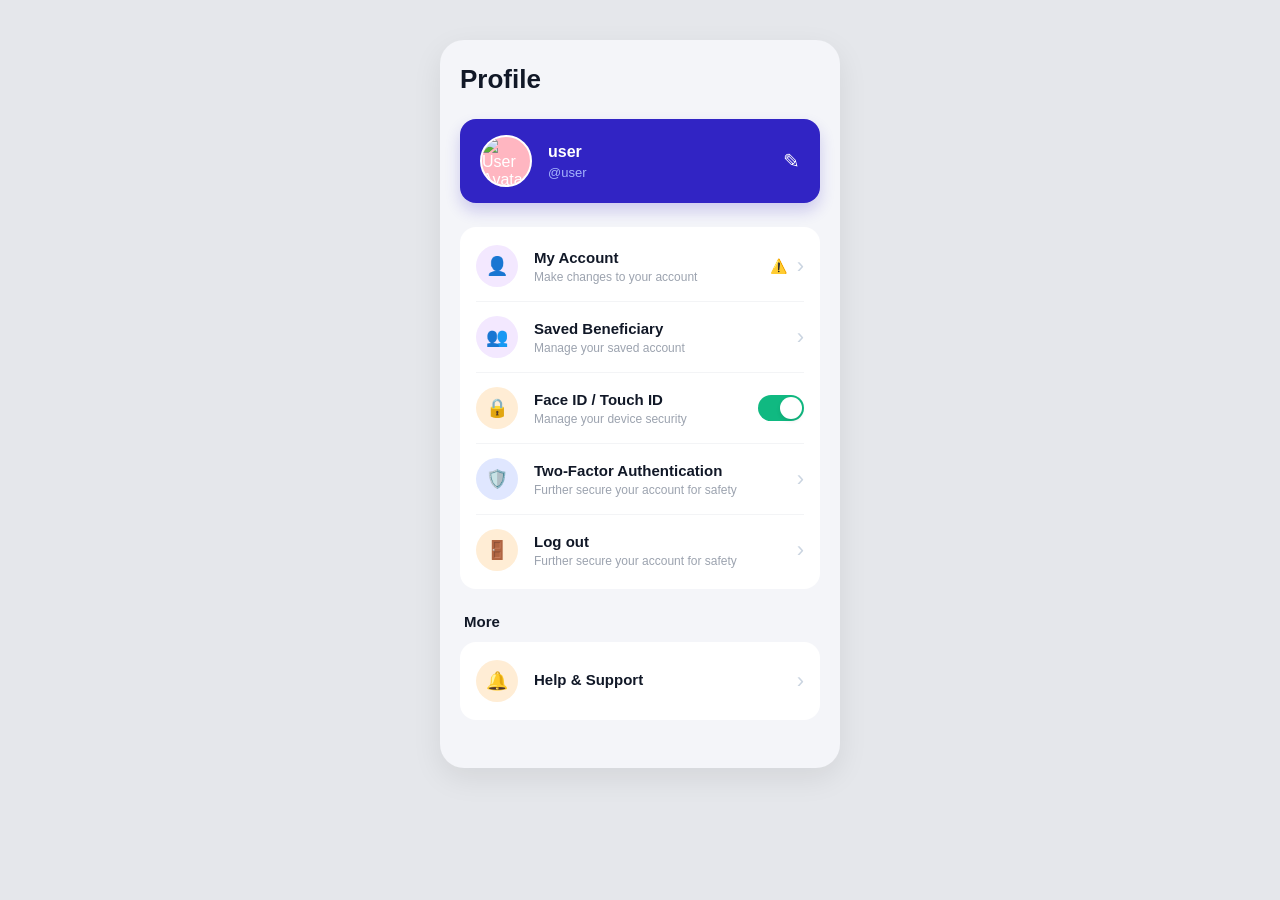
==== profile-card-project/profile-card-project/index.html @ 872286f5 "Add files via upload" ====
<!DOCTYPE html>
<html lang="en">
<head>
  <meta charset="UTF-8">
  <meta name="viewport" content="width=device-width, initial-scale=1.0">
  <title>Profile UI</title>
  <link rel="stylesheet" href="style.css">
</head>
<body>

  <main class="app-container">
    <h1 class="page-title">Profile</h1>

    <section class="profile-card">
      <div class="avatar">
        <img src="https://api.dicebear.com/7.x/avataaars/svg?seed=Mia&backgroundColor=ffdfbf" alt="User Avatar">
      </div>
      <div class="user-info">
        <h2>user</h2>
        <p>@user</p>
      </div>
      <div class="edit-icon">✎</div>
    </section>

    <section class="menu-card">
      
      <div class="menu-item">
        <div class="icon-wrapper icon-purple">👤</div>
        <div class="item-text">
          <h3>My Account</h3>
          <p>Make changes to your account</p>
        </div>
        <div class="item-right">
          <span class="warning-icon">⚠️</span>
          <span class="arrow">›</span>
        </div>
      </div>

      <div class="menu-item">
        <div class="icon-wrapper icon-purple">👥</div>
        <div class="item-text">
          <h3>Saved Beneficiary</h3>
          <p>Manage your saved account</p>
        </div>
        <div class="item-right">
          <span class="arrow">›</span>
        </div>
      </div>

      <div class="menu-item">
        <div class="icon-wrapper icon-orange">🔒</div>
        <div class="item-text">
          <h3>Face ID / Touch ID</h3>
          <p>Manage your device security</p>
        </div>
        <div class="item-right">
          <div class="toggle-switch"></div>
        </div>
      </div>

      <div class="menu-item">
        <div class="icon-wrapper icon-blue">🛡️</div>
        <div class="item-text">
          <h3>Two-Factor Authentication</h3>
          <p>Further secure your account for safety</p>
        </div>
        <div class="item-right">
          <span class="arrow">›</span>
        </div>
      </div>

      <div class="menu-item">
        <div class="icon-wrapper icon-orange">🚪</div>
        <div class="item-text">
          <h3>Log out</h3>
          <p>Further secure your account for safety</p>
        </div>
        <div class="item-right">
          <span class="arrow">›</span>
        </div>
      </div>

    </section>

    <h2 class="section-title">More</h2>
    <section class="menu-card">
      <div class="menu-item">
        <div class="icon-wrapper icon-orange">🔔</div>
        <div class="item-text">
          <h3>Help & Support</h3>
        </div>
        <div class="item-right">
          <span class="arrow">›</span>
        </div>
      </div>
    </section>

  </main>

</body>
</html>
---- profile-card-project/profile-card-project/style.css ----
/* Базові налаштування та змінні */
:root {
  --bg-main: #f4f5f9;       /* Світло-сірий фон додатку */
  --card-bg: #ffffff;       /* Білий фон для списків */
  --primary: #3124c4;       /* Синьо-фіолетовий колір картки */
  --text-dark: #111827;     /* Темний текст заголовків */
  --text-muted: #9ca3af;    /* Сірий текст описів */
  --border: #f3f4f6;        /* Колір ліній між пунктами меню */
}

* {
  box-sizing: border-box;
  margin: 0;
  padding: 0;
  font-family: 'Segoe UI', Roboto, Helvetica, Arial, sans-serif;
}

body {
  background-color: #e5e7eb; /* Фон екрану комп'ютера */
  display: flex;
  justify-content: center;
  padding: 40px 20px;
}

/* Контейнер додатку (імітація екрану) */
.app-container {
  width: 100%;
  max-width: 400px;
  background-color: var(--bg-main);
  border-radius: 24px;
  padding: 24px 20px;
  box-shadow: 0 10px 30px rgba(0, 0, 0, 0.08);
}

.page-title {
  font-size: 26px;
  font-weight: 800;
  color: var(--text-dark);
  margin-bottom: 24px;
}

/* Синя картка профілю */
.profile-card {
  background-color: var(--primary);
  border-radius: 16px;
  padding: 16px 20px;
  display: flex;
  align-items: center;
  color: white;
  margin-bottom: 24px;
  box-shadow: 0 8px 15px rgba(49, 36, 196, 0.2);
}

.avatar {
  width: 52px;
  height: 52px;
  background-color: #ffb6c1;
  border-radius: 50%;
  margin-right: 16px;
  border: 2px solid white;
  overflow: hidden;
}

.avatar img {
  width: 100%;
  height: 100%;
  object-fit: cover;
}

.user-info {
  flex-grow: 1;
}

.user-info h2 {
  font-size: 16px;
  font-weight: 600;
  margin-bottom: 4px;
}

.user-info p {
  font-size: 13px;
  color: #a5b4fc;
}

.edit-icon {
  font-size: 20px;
  color: white;
  cursor: pointer;
}

/* Картка з меню */
.menu-card {
  background-color: var(--card-bg);
  border-radius: 16px;
  padding: 4px 16px;
  margin-bottom: 24px;
}

.menu-item {
  display: flex;
  align-items: center;
  padding: 14px 0;
  border-bottom: 1px solid var(--border);
  cursor: pointer;
}

.menu-item:last-child {
  border-bottom: none;
}

/* Іконки в колах */
.icon-wrapper {
  width: 42px;
  height: 42px;
  border-radius: 50%;
  display: flex;
  justify-content: center;
  align-items: center;
  margin-right: 16px;
  font-size: 18px;
}

.icon-purple { background-color: #f3e8ff; color: #7e22ce; }
.icon-orange { background-color: #ffedd5; color: #ea580c; }
.icon-blue   { background-color: #e0e7ff; color: #2563eb; }

/* Текст меню */
.item-text {
  flex-grow: 1;
}

.item-text h3 {
  font-size: 15px;
  font-weight: 600;
  color: var(--text-dark);
  margin-bottom: 4px;
}

.item-text p {
  font-size: 12px;
  color: var(--text-muted);
}

/* Права частина меню (Стрілки, попередження, перемикач) */
.item-right {
  display: flex;
  align-items: center;
  gap: 10px;
}

.arrow {
  color: #cbd5e1;
  font-size: 22px;
  font-weight: 300;
}

.warning-icon {
  color: #f59e0b;
  font-size: 14px;
}

/* Статичний зелений перемикач (Toggle) */
.toggle-switch {
  width: 46px;
  height: 26px;
  background-color: #10b981;
  border-radius: 14px;
  position: relative;
}

.toggle-switch::after {
  content: '';
  position: absolute;
  width: 22px;
  height: 22px;
  background-color: white;
  border-radius: 50%;
  top: 2px;
  right: 2px;
  box-shadow: 0 2px 4px rgba(0,0,0,0.1);
}

/* Заголовок додаткової секції */
.section-title {
  font-size: 15px;
  font-weight: 700;
  color: var(--text-dark);
  margin-bottom: 12px;
  padding-left: 4px;
}
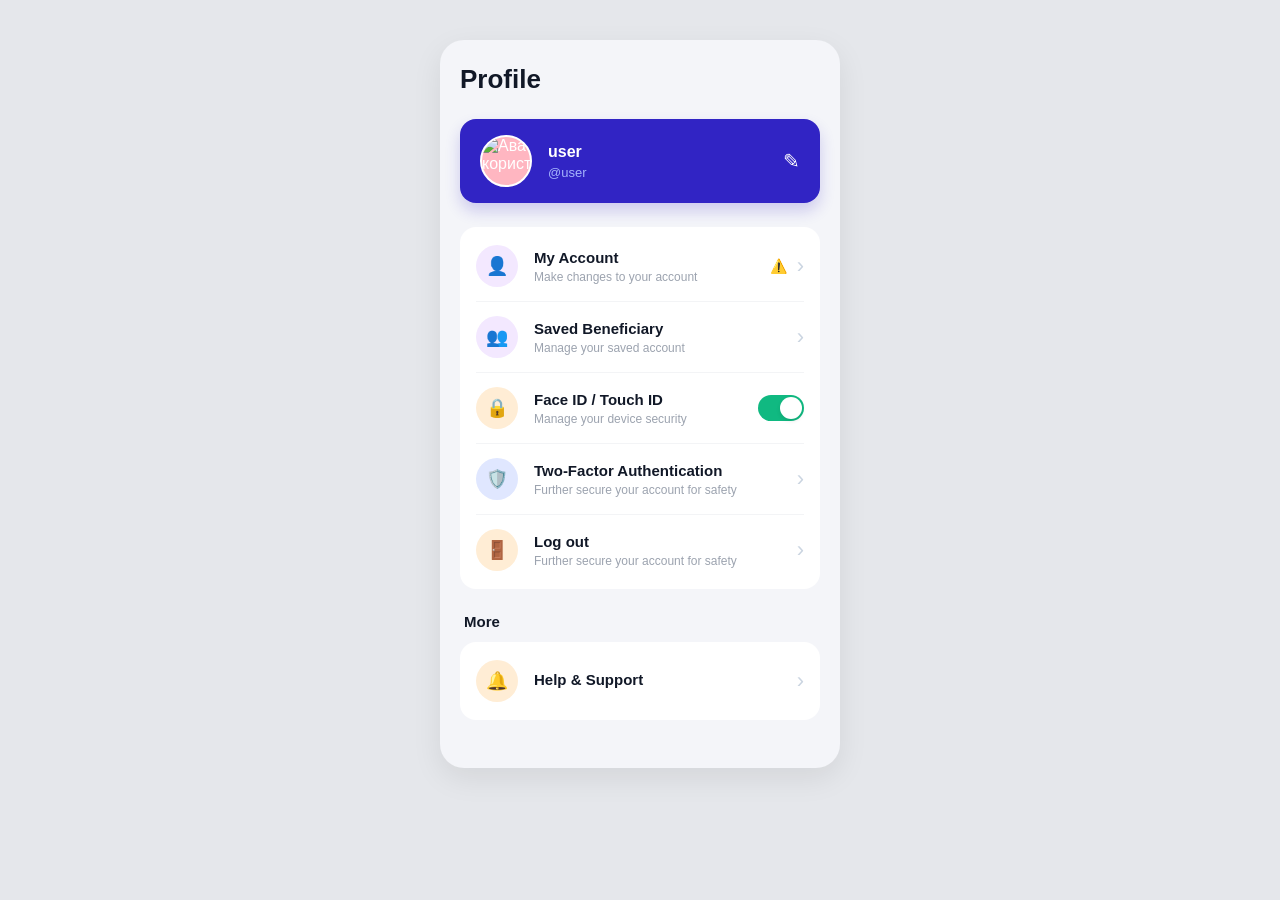
==== commit fc783b01: "Update index.html" ====
--- a/profile-card-project/profile-card-project/index.html
+++ b/profile-card-project/profile-card-project/index.html
@@ -1,5 +1,5 @@
 <!DOCTYPE html>
-<html lang="en">
+<html lang="uk">
 <head>
   <meta charset="UTF-8">
   <meta name="viewport" content="width=device-width, initial-scale=1.0">
@@ -13,78 +13,78 @@
 
     <section class="profile-card">
       <div class="avatar">
-        <img src="https://api.dicebear.com/7.x/avataaars/svg?seed=Mia&backgroundColor=ffdfbf" alt="User Avatar">
+        <img src="https://api.dicebear.com/7.x/avataaars/svg?seed=Mia&backgroundColor=ffdfbf" alt="Аватар користувача">
       </div>
       <div class="user-info">
         <h2>user</h2>
         <p>@user</p>
       </div>
-      <div class="edit-icon">✎</div>
+      <div class="edit-icon" aria-label="Редагувати">✎</div>
     </section>
 
     <section class="menu-card">
-      
-      <div class="menu-item">
-        <div class="icon-wrapper icon-purple">👤</div>
-        <div class="item-text">
-          <h3>My Account</h3>
-          <p>Make changes to your account</p>
-        </div>
-        <div class="item-right">
-          <span class="warning-icon">⚠️</span>
-          <span class="arrow">›</span>
-        </div>
-      </div>
+      <ul style="list-style: none; padding: 0;">
+        <li class="menu-item">
+          <div class="icon-wrapper icon-purple">👤</div>
+          <div class="item-text">
+            <h3>My Account</h3>
+            <p>Make changes to your account</p>
+          </div>
+          <div class="item-right">
+            <span class="warning-icon">⚠️</span>
+            <span class="arrow">›</span>
+          </div>
+        </li>
 
-      <div class="menu-item">
-        <div class="icon-wrapper icon-purple">👥</div>
-        <div class="item-text">
-          <h3>Saved Beneficiary</h3>
-          <p>Manage your saved account</p>
-        </div>
-        <div class="item-right">
-          <span class="arrow">›</span>
-        </div>
-      </div>
+        <li class="menu-item">
+          <div class="icon-wrapper icon-purple">👥</div>
+          <div class="item-text">
+            <h3>Saved Beneficiary</h3>
+            <p>Manage your saved account</p>
+          </div>
+          <div class="item-right">
+            <span class="arrow">›</span>
+          </div>
+        </li>
 
-      <div class="menu-item">
-        <div class="icon-wrapper icon-orange">🔒</div>
-        <div class="item-text">
-          <h3>Face ID / Touch ID</h3>
-          <p>Manage your device security</p>
-        </div>
-        <div class="item-right">
-          <div class="toggle-switch"></div>
-        </div>
-      </div>
+        <li class="menu-item">
+          <div class="icon-wrapper icon-orange">🔒</div>
+          <div class="item-text">
+            <h3>Face ID / Touch ID</h3>
+            <p>Manage your device security</p>
+          </div>
+          <div class="item-right">
+            <div class="toggle-switch"></div>
+          </div>
+        </li>
 
-      <div class="menu-item">
-        <div class="icon-wrapper icon-blue">🛡️</div>
-        <div class="item-text">
-          <h3>Two-Factor Authentication</h3>
-          <p>Further secure your account for safety</p>
-        </div>
-        <div class="item-right">
-          <span class="arrow">›</span>
-        </div>
-      </div>
+        <li class="menu-item">
+          <div class="icon-wrapper icon-blue">🛡️</div>
+          <div class="item-text">
+            <h3>Two-Factor Authentication</h3>
+            <p>Further secure your account for safety</p>
+          </div>
+          <div class="item-right">
+            <span class="arrow">›</span>
+          </div>
+        </li>
 
-      <div class="menu-item">
-        <div class="icon-wrapper icon-orange">🚪</div>
-        <div class="item-text">
-          <h3>Log out</h3>
-          <p>Further secure your account for safety</p>
-        </div>
-        <div class="item-right">
-          <span class="arrow">›</span>
-        </div>
-      </div>
-
+        <li class="menu-item" style="border-bottom: none;">
+          <div class="icon-wrapper icon-orange">🚪</div>
+          <div class="item-text">
+            <h3>Log out</h3>
+            <p>Further secure your account for safety</p>
+          </div>
+          <div class="item-right">
+            <span class="arrow">›</span>
+          </div>
+        </li>
+      </ul>
     </section>
 
     <h2 class="section-title">More</h2>
     <section class="menu-card">
-      <div class="menu-item">
+      <div class="menu-item" style="border-bottom: none;">
         <div class="icon-wrapper icon-orange">🔔</div>
         <div class="item-text">
           <h3>Help & Support</h3>
@@ -94,8 +94,7 @@
         </div>
       </div>
     </section>
-
   </main>
 
 </body>
-</html>+</html>
--- a/profile-card-project/profile-card-project/style.css
+++ b/profile-card-project/profile-card-project/style.css
@@ -187,4 +187,4 @@
   color: var(--text-dark);
   margin-bottom: 12px;
   padding-left: 4px;
-}+}
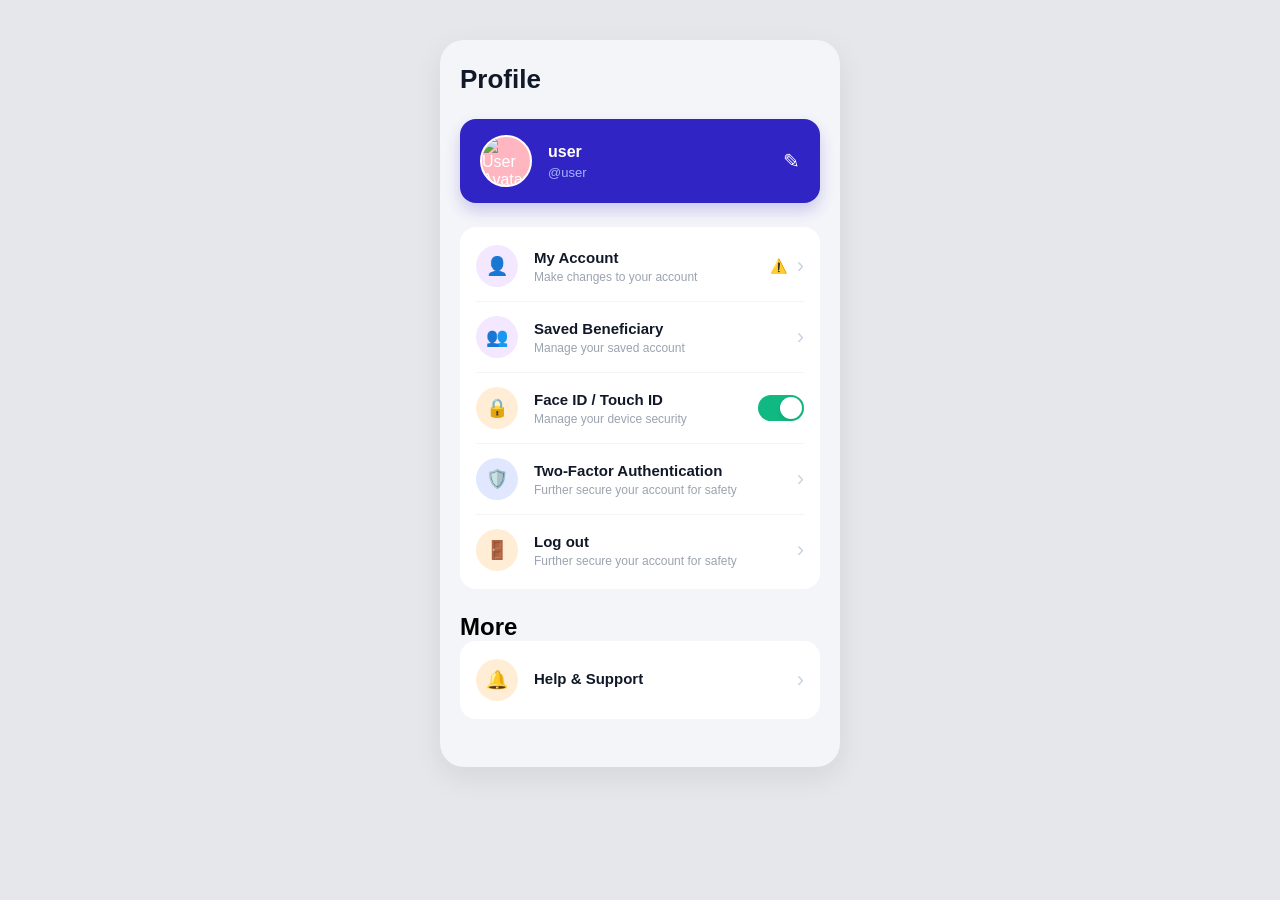
==== commit ff9734f1: "Change document language to English and update alt text Updated the HTML document to change the lang" ====
--- a/profile-card-project/profile-card-project/index.html
+++ b/profile-card-project/profile-card-project/index.html
@@ -1,5 +1,5 @@
 <!DOCTYPE html>
-<html lang="uk">
+<html lang="en">
 <head>
   <meta charset="UTF-8">
   <meta name="viewport" content="width=device-width, initial-scale=1.0">
@@ -13,73 +13,71 @@
 
     <section class="profile-card">
       <div class="avatar">
-        <img src="https://api.dicebear.com/7.x/avataaars/svg?seed=Mia&backgroundColor=ffdfbf" alt="Аватар користувача">
+        <img src="https://api.dicebear.com/7.x/avataaars/svg?seed=Mia&backgroundColor=ffdfbf" alt="User Avatar">
       </div>
       <div class="user-info">
         <h2>user</h2>
         <p>@user</p>
       </div>
-      <div class="edit-icon" aria-label="Редагувати">✎</div>
+      <div class="edit-icon">✎</div>
     </section>
 
     <section class="menu-card">
-      <ul style="list-style: none; padding: 0;">
-        <li class="menu-item">
-          <div class="icon-wrapper icon-purple">👤</div>
-          <div class="item-text">
-            <h3>My Account</h3>
-            <p>Make changes to your account</p>
-          </div>
-          <div class="item-right">
-            <span class="warning-icon">⚠️</span>
-            <span class="arrow">›</span>
-          </div>
-        </li>
+      <div class="menu-item">
+        <div class="icon-wrapper icon-purple">👤</div>
+        <div class="item-text">
+          <h3>My Account</h3>
+          <p>Make changes to your account</p>
+        </div>
+        <div class="item-right">
+          <span class="warning-icon">⚠️</span>
+          <span class="arrow">›</span>
+        </div>
+      </div>
 
-        <li class="menu-item">
-          <div class="icon-wrapper icon-purple">👥</div>
-          <div class="item-text">
-            <h3>Saved Beneficiary</h3>
-            <p>Manage your saved account</p>
-          </div>
-          <div class="item-right">
-            <span class="arrow">›</span>
-          </div>
-        </li>
+      <div class="menu-item">
+        <div class="icon-wrapper icon-purple">👥</div>
+        <div class="item-text">
+          <h3>Saved Beneficiary</h3>
+          <p>Manage your saved account</p>
+        </div>
+        <div class="item-right">
+          <span class="arrow">›</span>
+        </div>
+      </div>
 
-        <li class="menu-item">
-          <div class="icon-wrapper icon-orange">🔒</div>
-          <div class="item-text">
-            <h3>Face ID / Touch ID</h3>
-            <p>Manage your device security</p>
-          </div>
-          <div class="item-right">
-            <div class="toggle-switch"></div>
-          </div>
-        </li>
+      <div class="menu-item">
+        <div class="icon-wrapper icon-orange">🔒</div>
+        <div class="item-text">
+          <h3>Face ID / Touch ID</h3>
+          <p>Manage your device security</p>
+        </div>
+        <div class="item-right">
+          <div class="toggle-switch"></div>
+        </div>
+      </div>
 
-        <li class="menu-item">
-          <div class="icon-wrapper icon-blue">🛡️</div>
-          <div class="item-text">
-            <h3>Two-Factor Authentication</h3>
-            <p>Further secure your account for safety</p>
-          </div>
-          <div class="item-right">
-            <span class="arrow">›</span>
-          </div>
-        </li>
+      <div class="menu-item">
+        <div class="icon-wrapper icon-blue">🛡️</div>
+        <div class="item-text">
+          <h3>Two-Factor Authentication</h3>
+          <p>Further secure your account for safety</p>
+        </div>
+        <div class="item-right">
+          <span class="arrow">›</span>
+        </div>
+      </div>
 
-        <li class="menu-item" style="border-bottom: none;">
-          <div class="icon-wrapper icon-orange">🚪</div>
-          <div class="item-text">
-            <h3>Log out</h3>
-            <p>Further secure your account for safety</p>
-          </div>
-          <div class="item-right">
-            <span class="arrow">›</span>
-          </div>
-        </li>
-      </ul>
+      <div class="menu-item">
+        <div class="icon-wrapper icon-orange">🚪</div>
+        <div class="item-text">
+          <h3>Log out</h3>
+          <p>Further secure your account for safety</p>
+        </div>
+        <div class="item-right">
+          <span class="arrow">›</span>
+        </div>
+      </div>
     </section>
 
     <h2 class="section-title">More</h2>
--- a/profile-card-project/profile-card-project/style.css
+++ b/profile-card-project/profile-card-project/style.css
@@ -181,10 +181,10 @@
 }
 
 /* Заголовок додаткової секції */
-.section-title {
+.section-title { }
   font-size: 15px;
   font-weight: 700;
   color: var(--text-dark);
   margin-bottom: 12px;
   padding-left: 4px;
-}
+
